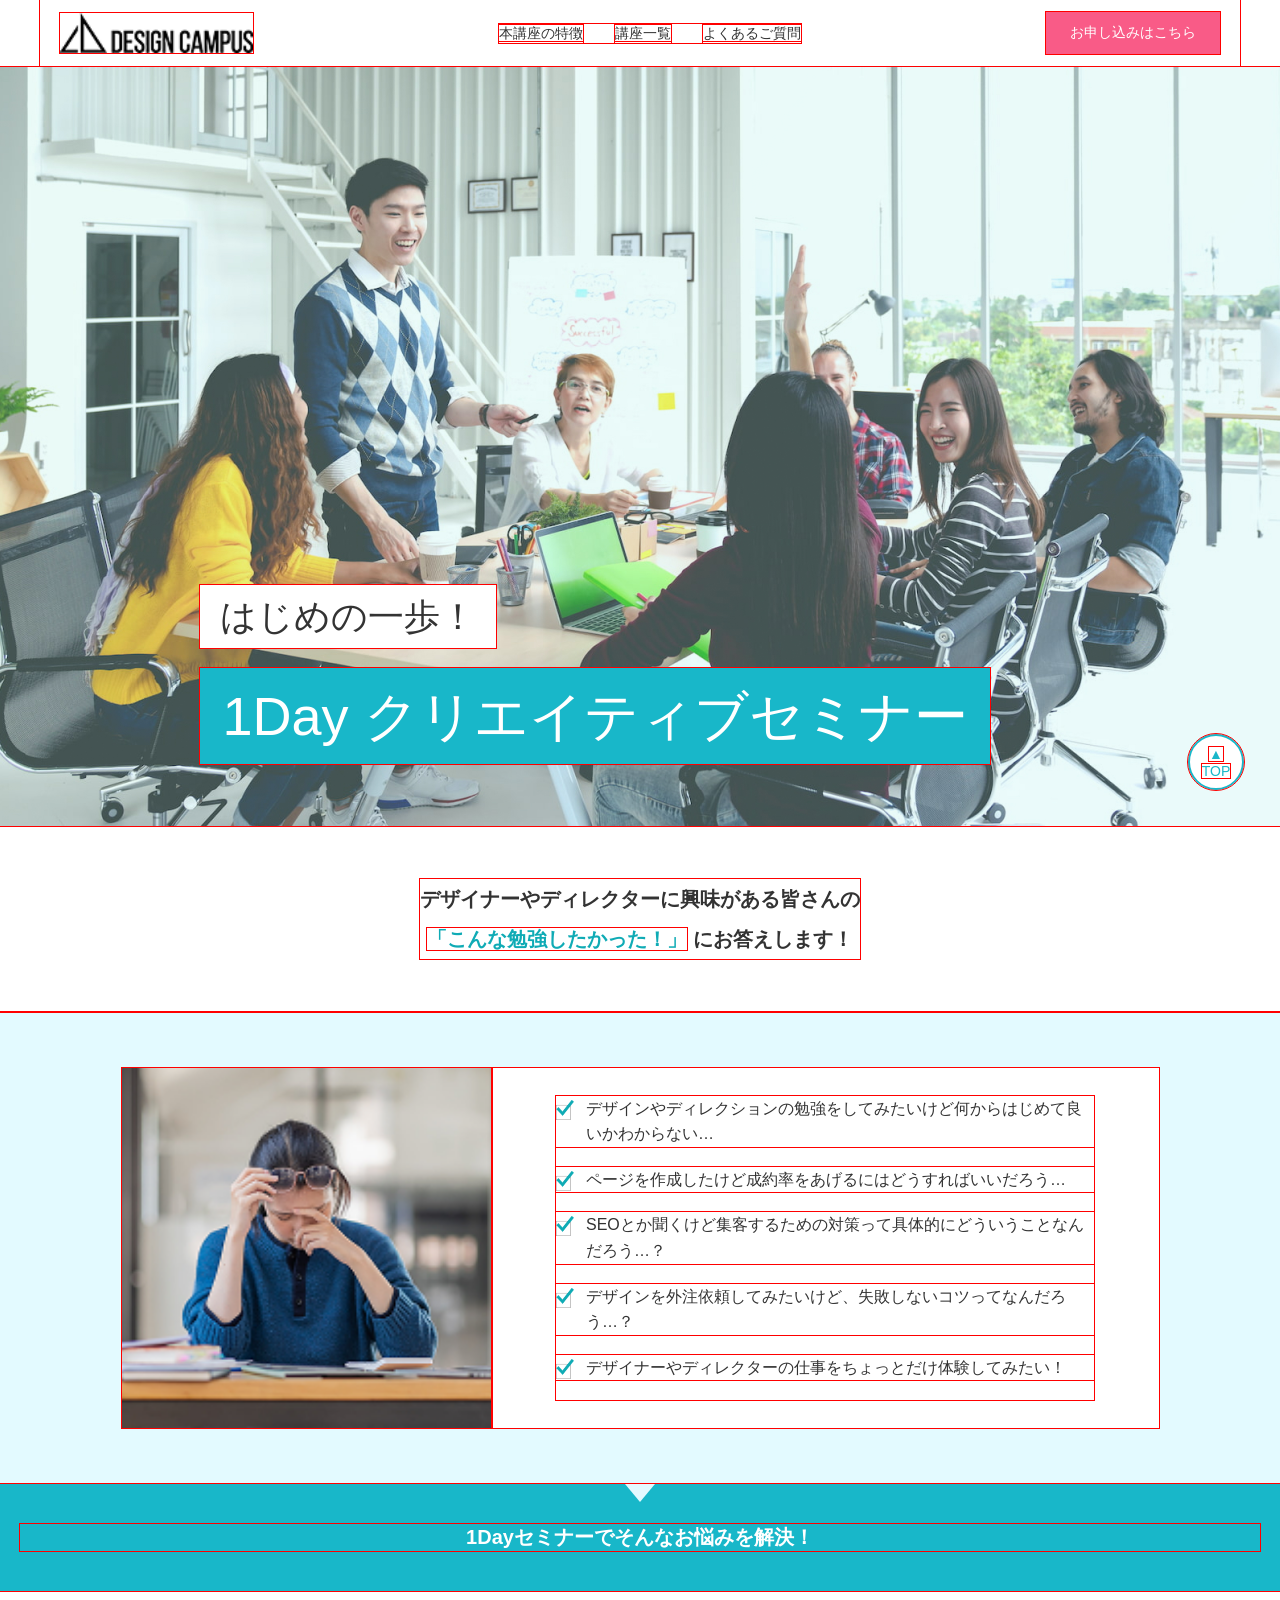
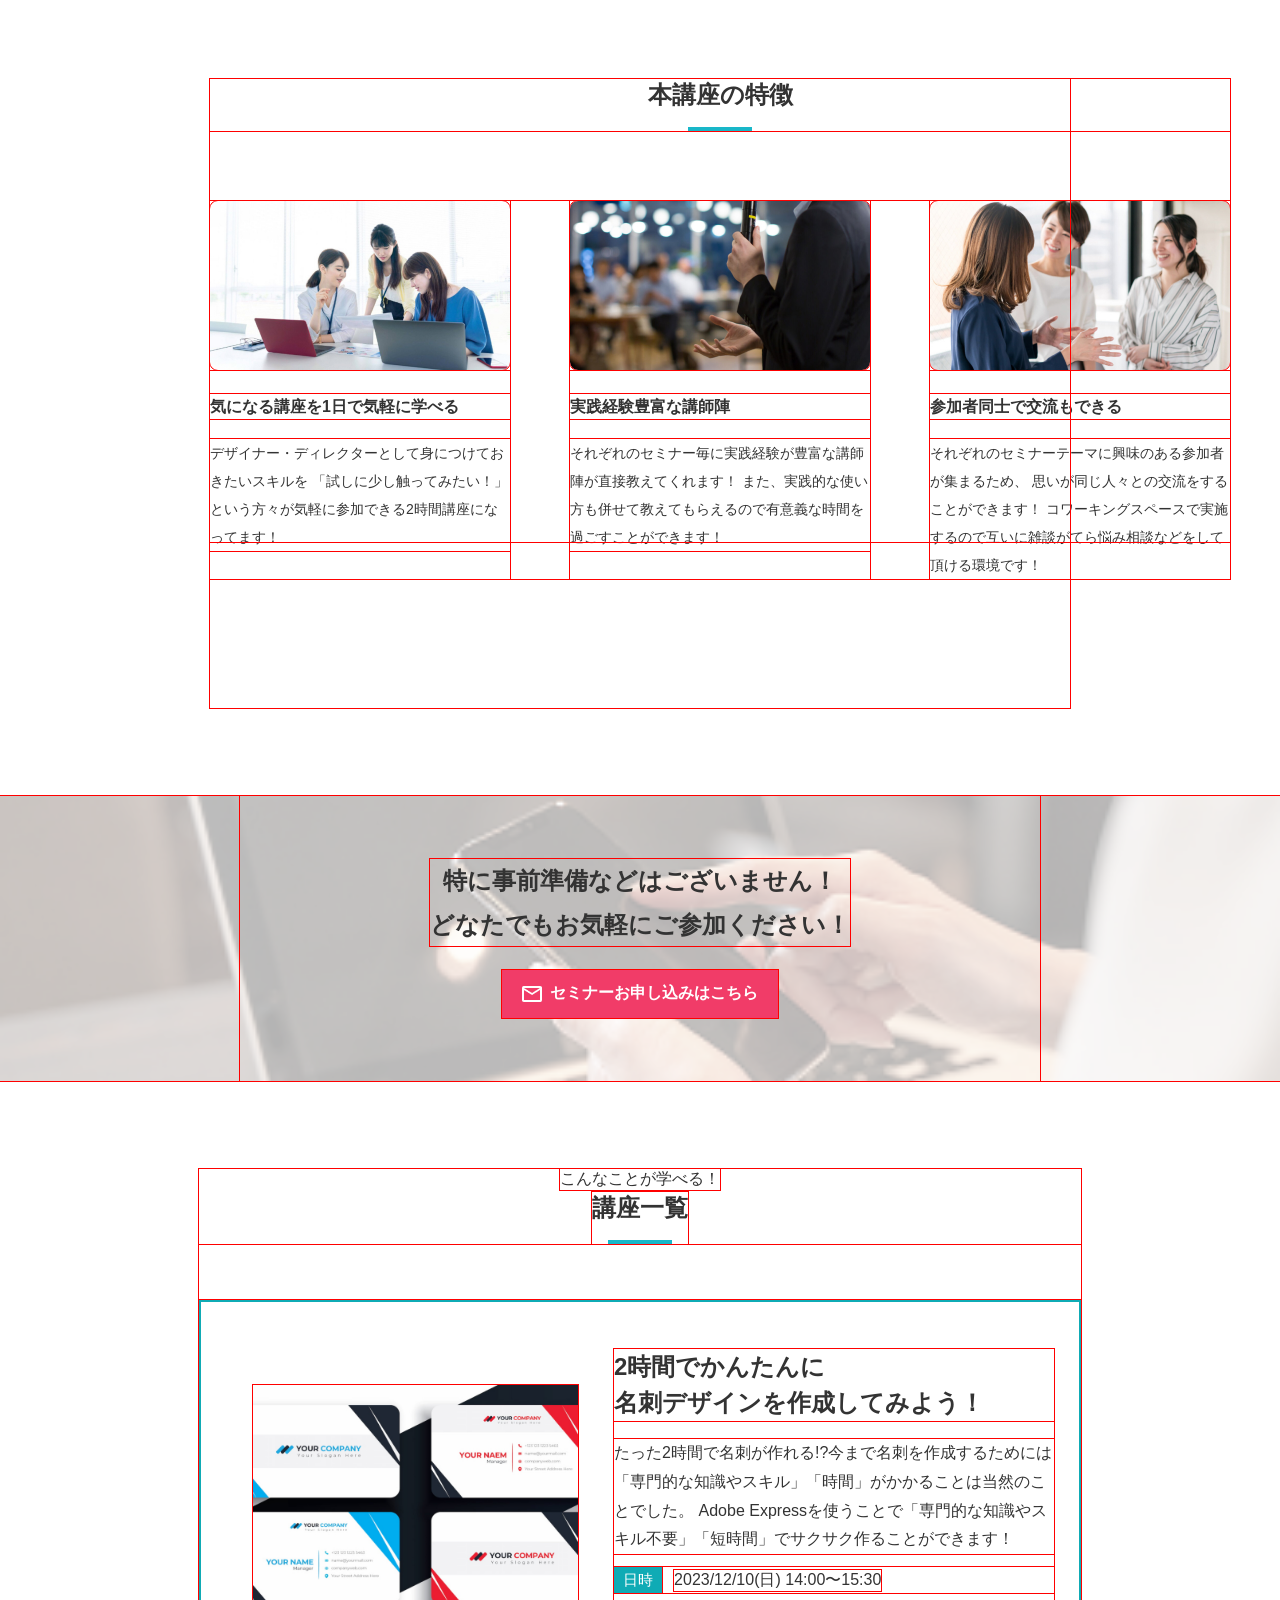
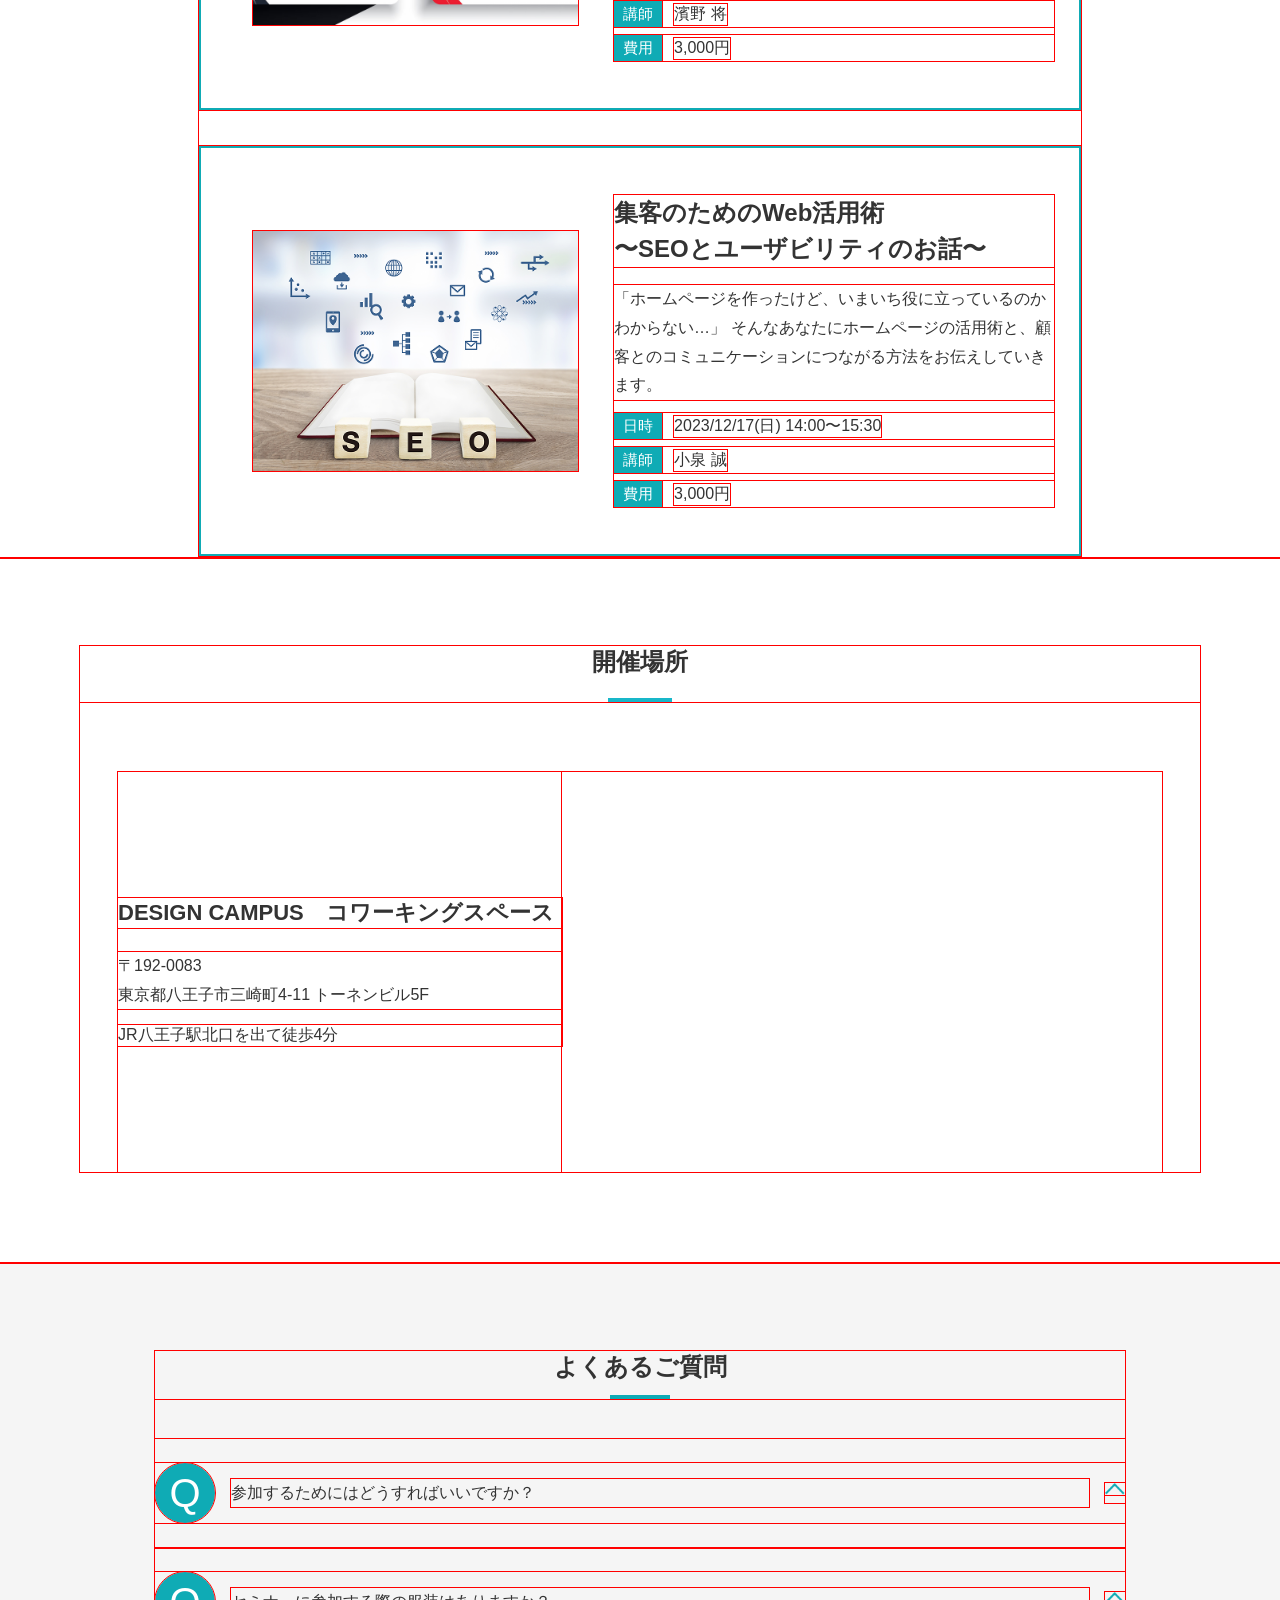
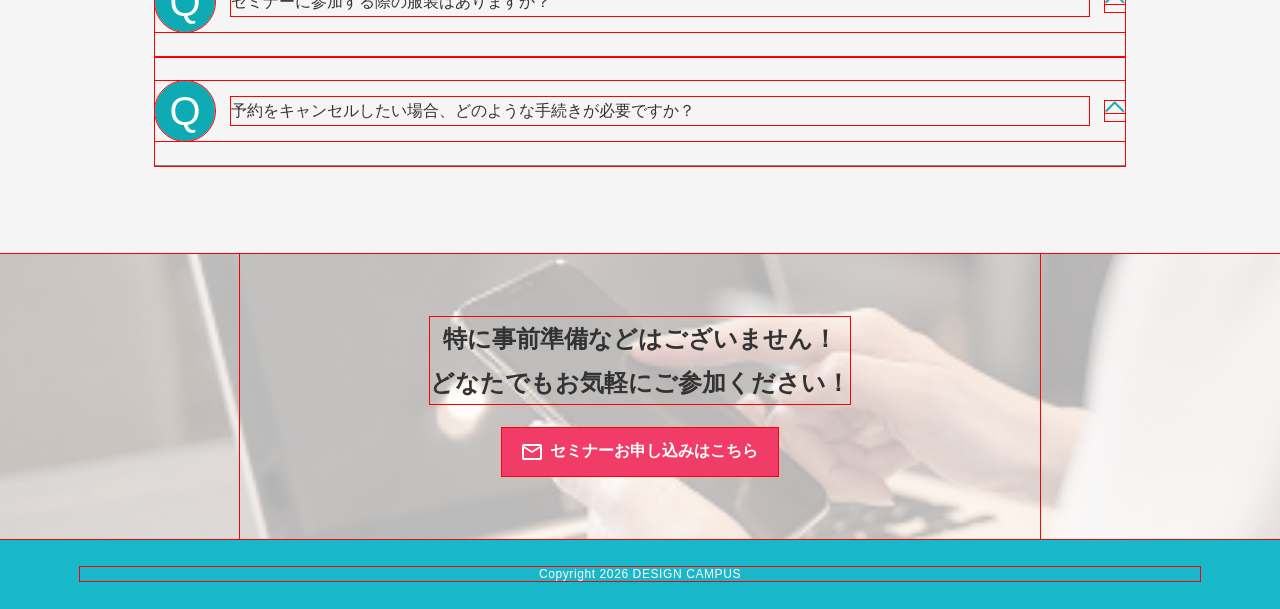
==== index.html @ e5accb18 "レスポンシブ途中まで" ====
<!DOCTYPE html>
<html lang="ja">
<head>
  <meta charset="UTF-8">
  <meta name="viewport" content="width=device-width, initial-scale=1.0">
  <title>Creative Seminar LP</title>
  <link rel="stylesheet" href="assets/css/style.css">
</head>

<body>

  <!-- =========================
    Header
  ========================= -->
  <header class="header">
    <div class="header__inner">

      <!-- ロゴ -->
      <div class="header__logo">
        <img src="assets/images/icon/icon-logo.png" alt="Design Campus">
      </div>

      <!-- ナビ -->
      <nav class="header__nav">
        <ul class="header__list">
          <li><a href="#">本講座の特徴</a></li>
          <li><a href="#">講座一覧</a></li>
          <li><a href="#">よくあるご質問</a></li>
        </ul>
      </nav>

      <!-- CTAボタン -->
      <div class="header__cta">
  <a href="contact.html" class="header__button">お申し込みはこちら</a>    </div>

    </div>
  </header>

  <!-- =========================
    Hero
  ========================= -->
  <section class="hero">
    <div class="hero__inner">
      <p class="hero__label">はじめの一歩！</p>
      <h1 class="hero__title">1Day クリエイティブセミナー</h1>
      <a href="#" class="hero__top-button">
        <span>▲</span>
        <span>TOP</span>
      </a>    
    </div>
  </section>

  <!-- =========================
    Problem
  ========================= -->
  <section class="problem">
    <div class="problem__header">
      <h2 class="problem__title">
        デザイナーやディレクターに興味がある皆さんの
        <br class="pc-only">
        <span>「こんな勉強したかった！」</span> にお答えします！
      </h2>
    </div>
    <div class="problem__body">
      <div class="problem__content">
        <div class="problem__image">
          <img src="assets/images/problem/problem.png" alt="悩んでいる女性">
        </div>
      
        <div class="problem__box">
          <ul class="problem__list">
            <li>デザインやディレクションの勉強をしてみたいけど何からはじめて良いかわからない…</li>
            <li>ページを作成したけど成約率をあげるにはどうすればいいだろう…</li>
            <li>SEOとか聞くけど集客するための対策って具体的にどういうことなんだろう…？</li>
            <li>デザインを外注依頼してみたいけど、失敗しないコツってなんだろう…？</li>
            <li>デザイナーやディレクターの仕事をちょっとだけ体験してみたい！</li>
          </ul>
        </div>
      </div>
    </div>
  </section>

  <!-- =========================
    CTA Primary
  ========================= -->
  <section class="cta-primary">
    <div class="cta-primary__inner">
      <p class="cta-primary__text">1Dayセミナーでそんなお悩みを解決！</p>
    </div>
  </section>

  <!-- =========================
    Features
  ========================= -->
  <section class="features">
    <div class="features__inner">
      <h2 class="features__title">本講座の特徴</h2>

      <div class="features__list">
        <div class="feature-card">
          <div class="feature-card__image">
            <img src="assets/images/feature/feature-1.jpg" alt="講座イメージ">
          </div>
          <h3 class="feature-card__title">気になる講座を1日で気軽に学べる</h3>
          <p class="feature-card__text">
            デザイナー・ディレクターとして身につけておきたいスキルを
            「試しに少し触ってみたい！」という方々が気軽に参加できる2時間講座になってます！
          </p>
        </div>

        <div class="feature-card">
          <div class="feature-card__image">
            <img src="assets/images/feature/feature-2.jpg" alt="講師イメージ">
          </div>
          <h3 class="feature-card__title">実践経験豊富な講師陣</h3>
          <p class="feature-card__text">
            それぞれのセミナー毎に実践経験が豊富な講師陣が直接教えてくれます！
            また、実践的な使い方も併せて教えてもらえるので有意義な時間を過ごすことができます！
          </p>
        </div>

        <div class="feature-card">
          <div class="feature-card__image">
            <img src="assets/images/feature/feature-3.jpg" alt="交流イメージ">
          </div>
          <h3 class="feature-card__title">参加者同士で交流もできる</h3>
          <p class="feature-card__text">
            それぞれのセミナーテーマに興味のある参加者が集まるため、
            思いが同じ人々との交流をすることができます！
            コワーキングスペースで実施するので互いに雑談がてら悩み相談などをして頂ける環境です！
          </p>
        </div>
      </div>
    </div>
  </section>

  <!-- =========================
    CTA Banner
  ========================= -->
  <section class="cta-banner">
    <div class="cta-banner__inner">
      <p class="cta-banner__text">
        特に事前準備などはございません！<br>
        どなたでもお気軽にご参加ください！
      </p>
      <a href="contact.html" class="cta-banner__button">セミナーお申し込みはこちら</a>
    </div>
  </section>

  <!-- =========================
    Courses
  ========================= -->

  <section class="courses">
    <div class="courses__inner">
      <div class="courses__header">
        <p class="courses__lead">こんなことが学べる！</p>
        <h2 class="courses__title">講座一覧</h2>
      </div>
      <div class="courses__list">
        <article class="course-card">
          <div class="course-card__image">
            <img src="assets/images/course/course-card-1.jpg" alt="名刺デザイン講座">
          </div>

          <div class="course-card__content">
            <h3 class="course-card__title">2時間でかんたんに<br>名刺デザインを作成してみよう！</h3>

            <p class="course-card__text">
              たった2時間で名刺が作れる!?今まで名刺を作成するためには
              「専門的な知識やスキル」「時間」がかかることは当然のことでした。
              Adobe Expressを使うことで「専門的な知識やスキル不要」「短時間」でサクサク作ることができます！
            </p>

            <dlv class="course-card__info">
              <div class="course-card__row">
                <dt>日時</dt>
                <dd>2023/12/10(日) 14:00〜15:30</dd>
              </div>
              <div class="course-card__row">
                <dt>講師</dt>
                <dd>濱野 将</dd>
              </div>
              <div class="course-card__row">
                <dt>費用</dt>
                <dd>3,000円</dd>
              </div>
            </dl>
          </div>
        </article>

        <article class="course-card">
          <div class="course-card__image">
            <img src="assets/images/course/course-card-2.jpg" alt="SEO講座">
          </div>

          <div class="course-card__content">
            <h3 class="course-card__title">集客のためのWeb活用術<br>〜SEOとユーザビリティのお話〜</h3>

            <p class="course-card__text">
              「ホームページを作ったけど、いまいち役に立っているのかわからない…」
              そんなあなたにホームページの活用術と、顧客とのコミュニケーションにつながる方法をお伝えしていきます。
            </p>

            <dl class="course-card__info">
              <div class="course-card__row">
                <dt>日時</dt>
                <dd>2023/12/17(日) 14:00〜15:30</dd>
              </div>
              <div class="course-card__row">
                <dt>講師</dt>
                <dd>小泉 誠</dd>
              </div>
              <div class="course-card__row">
                <dt>費用</dt>
                <dd>3,000円</dd>
              </div>
            </dl>
          </div>
        </article>
      </div>
    </div>
  </section>

  <!-- =========================
    Location
  ========================= -->
  <section class="location">
    <div class="location__inner">
      <h2 class="location__title">開催場所</h2>

      <div class="location__content">
        <!-- テキスト -->
        <div class="location__info">
          <h3 class="location__name">DESIGN CAMPUS　<br class="sp-only">コワーキングスペース</h3>

          <p class="location__address">
            〒192-0083<br>
            東京都八王子市三崎町4-11 トーネンビル5F
          </p>

          <p class="location__access">
            JR八王子駅北口を出て徒歩4分
          </p>
        </div>

        <!-- 地図 -->
        <div class="location__map">
          <iframe
            src="https://www.google.com/maps?q=東京都八王子市三崎町4-11&output=embed"
            width="600"
            height="450"
            style="border:0;"
            allowfullscreen=""
            loading="lazy"
            referrerpolicy="no-referrer-when-downgrade">
          </iframe>
        </div>
      </div>
    </div>
  </section>

  <!-- =========================
    FAQ
  ========================= -->
  <section class="faq">
    <div class="faq__inner">
      <h2 class="faq__title">よくあるご質問</h2>

        <div class="faq-item">
          <button class="faq-item__question">
            <div class="faq-item__icon faq-item__icon--q">Q</div>
            <p class="faq-item__text">参加するためにはどうすればいいですか？</p>
            <span class="faq-item__arrow">
              <img src="assets/images/icon/icon-arrow.png" alt="">
            </span>
          </button>

          <div class="faq-item__answer">
            <div class="faq-item__icon faq-item__icon--a">
              <span>A</span>
            </div>
            <p class="faq-item__text">セミナーに参加希望の方は、オンラインフォームからお申し込みください。</p>
          </div>
        </div>

        <div  class="faq-item">
          <button class="faq-item__question">
            <div class="faq-item__icon faq-item__icon--q">Q</div>
            <p class="faq-item__text">セミナーに参加する際の服装はありますか？</p>
            <span class="faq-item__arrow">
              <img src="assets/images/icon/icon-arrow.png" alt="">
            </span>
          </button>
          <div class="faq-item__answer">
            <div class="faq-item__icon faq-item__icon--a">
              <span>A</span>
            </div>
            <p class="faq-item__text">
              カジュアルな服装で構いません。<br>
              ただし、セミナー会場が冷房で冷えることがあるため、軽く羽織るものを持参することをおすすめします。
            </p>
          </div>
        </div >

        <div  class="faq-item">
          <button class="faq-item__question">
            <div class="faq-item__icon faq-item__icon--q">Q</div>
            <p class="faq-item__text">予約をキャンセルしたい場合、どのような手続きが必要ですか？</p>
            <span class="faq-item__arrow">
              <img src="assets/images/icon/icon-arrow.png" alt="">
            </span>
          </button>
          <div class="faq-item__answer">
            <div class="faq-item__icon faq-item__icon--a">
              <span>A</span>
            </div>
            <p class="faq-item__text">
              キャンセルの場合、開催前日までにメールでinfo@example.comまでご連絡ください。<br>
              当日のキャンセルについてはキャンセル料が発生しますのでご注意ください。
            </p>
          </div>
        </div>
      </div>
    </div>
  </section>

  <!-- =========================
    CTA Banner
  ========================= -->
  <section class="cta-banner">
    <div class="cta-banner__inner">
      <p class="cta-banner__text">
        特に事前準備などはございません！<br>
        どなたでもお気軽にご参加ください！
      </p>
      <a href="contact.html" class="cta-banner__button">セミナーお申し込みはこちら</a>
    </div>
  </section>

    <!-- =========================
    Footer
  ========================= -->
  <footer class="footer">
    <div class="footer__inner">
      <p class="footer__copy">Copyright 2026 DESIGN CAMPUS</p>
    </div>
  </footer>

  <script src="assets/js/main.js"></script>     
</body>
</html>
---- assets/css/style.css ----
* {
  outline: 1px solid red;
}

/* =========================
   Reset / Base
========================= */
* {
  margin: 0;
  padding: 0;
  box-sizing: border-box;
}

body {
  font-family: sans-serif;
  color: #333;
}

img {
  display: block;
  max-width: 100%;
}

a {
  text-decoration: none;
}

/* =========================
   Header
========================= */
.header {
  background: #fff;
  border-bottom: 1px solid #ddd;
}

.header__inner {
  max-width: 1200px;
  margin: 0 auto;
  padding: 12px 20px;
  display: flex;
  align-items: center;
  justify-content: space-between;
}

.header__logo img {
  height: 40px;
}

.header__list {
  display: flex;
  list-style: none;
  gap: 32px;
}

.header__list a {
  color: #333;
  font-size: 14px;
}

.header__button {
  display: inline-block;
  background: #f95b87;
  color: #fff;
  padding: 12px 24px;
  font-size: 14px;
}

/* =========================
   Hero
========================= */
.hero {
  height: 759px;
  background-image: url("../images/hero/hero-main-pc.jpg");
  background-size: cover;
  background-position: center;
  position: relative;
}

.hero__inner {
  height: 100%;
  max-width: 1440px;
  margin: 0 auto;
  padding: 518px 200px 80px;
  position: relative;
  display: flex;
  flex-direction: column;
  align-items: flex-start;
  
}

.hero__label {
  width: 296px;
  line-height: 63px; 
  margin-bottom: 20px;

  display: flex;
  align-items: center;
  justify-content: center;

  background: #fff;
  color: #333;
  font-size: 36px;
}

.hero__title {
  width: 790px;
  line-height: 96px; 

  display: flex;
  align-items: center;
  justify-content: center;

  background: #18b7c9;
  color: #fff;
  font-size: 54px;
  font-weight: 400;
}

.hero__top-button {
  position: fixed;
  bottom: 110px;  
  right: 36px;    
  width: 56px;
  height: 56px;
  border: 2px solid #18b7c9;
  border-radius: 50%;
  color: #18b7c9;
  font-size: 14px;

  display: flex;
  align-items: center;
  justify-content: center;
  flex-direction: column;

  background: #fff;
  z-index: 999;

  line-height: 1;
  gap: 3px; 
}

@media (max-width: 768px) {

  .hero {
    height: 700px;
    background-image: url("../images/hero/hero-main-sv.jpg");
  }

  .hero__inner {
    padding: 518px 20px 80px;;
  }

  .hero__label {
    width: auto;
    font-size: 28px;
    line-height: 1.4;
    padding: 8px 16px;
    margin-bottom: 12px;
  }

  .hero__title {
    width: auto;
    font-size: 22px;
    line-height: 1.4;
    padding: 12px 16px;
  }

  .hero__top-button {
    width: 44px;
    height: 44px;
    font-size: 12px;
    bottom: 20px;
    right: 16px;
  }
}

/* =========================
    Problem
========================= */

/* タイトル */
.problem__header {
  background: #ffffff;
  text-align: center;
  height: 186px;
  display: flex;
  align-items: center;  
  justify-content: center;
}

.problem__title {
  font-size: 20px;   
  color: #333;      
  text-align: center;
  line-height: 2;
}

.problem__title span {
  color: #0FABB5;   
}

/* 横並びエリア */
.problem__body{
  background: #e3faff;
  height: 472px;
  display: flex;
  align-items: center; 
}

.problem__content {
  background: #fff;
  width: 1037px;
  height: 360px;
  margin: auto;
  display: flex;
}

/* 左：画像 */
.problem__image {
  width: 370px;
  height: 100%;
}

.problem__image img {
  height: 100%;
  object-fit: cover; 
  display: block;
}

/* 右：ボックス */
.problem__box {
  flex: 1;
  height: 100%;  
  display: flex;
  align-items: center;  
  justify-content: center;
}

/* リスト */
.problem__list {
  list-style: none;
  padding: 0;
  margin: 0;
  width: 538px;
}

.problem__list li {
  margin-bottom: 20px;
  padding-left: 30px;
  position: relative;
  line-height: 1.6;
  font-size: 16px;
}

.problem__list li::before {
  content: "";
  position: absolute;
  left: 0;
  top: 4px;

  width: 20px;
  height: 20px;

  background-image: url("../images/icon/icon-check.png");
  background-size: contain;
  background-repeat: no-repeat;
}

@media (max-width: 768px) {

  /* 上のタイトル */
  .problem__header {
    height: auto;
    padding: 40px 50px;
  }

  .problem__title {
    font-size: 16px;
    line-height: 1.6;
  }

  .pc-only {
    display: none;
  }
  
  /* 下のエリア */
  .problem__body {
    height: auto;
    padding: 30px 20px;
  }

  .problem__content {
    width: 100%; 
    height: auto;
    flex-direction: column; 
  }

  /* 画像 */
  .problem__image {
    width: 100%;
    height: 200px;
  }

  .problem__image img {
    width: 100%;
    height: 100%;
  }

  /* リスト */
  .problem__box {
    padding: 24px 16px;
  }

  .problem__list {
    width: 100%;
  }

  .problem__list li {
    font-size: 14px;
    margin-bottom: 24px;
    line-height: 1.4; 
  }

}

/*-- =========================
    CTA Primary
========================= -*/

/* ===== CTA ===== */
.cta-primary {
  background: #18b7c9;
  padding: 40px 20px;
  position: relative;
  text-align: center;
}

/* テキスト */
.cta-primary__text {
  color: #fff;
  font-size: 20px;
  font-weight: bold;
  margin: 0;
}

.cta-primary::before {
  content: "";
  position: absolute;
  top: 0px;
  transform: translateX(-50%);

  border-left: 15px solid transparent;
  border-right: 15px solid transparent;
  border-top: 18px solid #E3FAFF; 
}



/* =========================
   Features
========================= */
.features {
  background: #fff;
  height: 629px;
  margin: 88px 210px ;
}

.features__inner {
  width: 1020px;
  height: 463px;
  margin: 0 auto;
}

.features__title {
  position: relative;
  text-align: center;
  font-size: 24px;
  font-weight: 700;
  color: #333;
  margin-bottom: 70px;
  padding-bottom: 20px;
}

.features__title::after {
  content: "";
  position: absolute;
  left: 50%;
  bottom: 0;
  transform: translateX(-50%);
  width: 64px;
  height: 4px;
  background: #18b7c9;
}

.features__list {
  display: flex;
  justify-content: space-between;
  gap: 60px;
}

.feature-card {
  flex: 1;
}

.feature-card__image {
  margin-bottom: 24px;
}

.feature-card__image img {
  width: 100%;
  aspect-ratio: 320 / 180;
  object-fit: cover;
  border-radius: 8px;
}

.feature-card__title {
  font-size: 16px;
  font-weight: 700;
  line-height: 1.6;
  color: #333;
  margin-bottom: 20px;
}

.feature-card__text {
  font-size: 14px;
  line-height: 2;
  color: #333;
}

@media (max-width: 768px) {

  .features {
    height: auto;        /* ← SPだけ解除 */
    margin: 60px 16px;   /* ← 横余白を現実的に */
  }

  .features__inner {
    width: 100%;
    height: auto;
  }

  .features__list {
    flex-direction: column;
    gap: 24px;
  }

}


/* =========================
   CTA Banner
========================= */
.cta-banner {
  position: relative;
  background-image: url("../images/cta/cta-bg.png");
  background-size: cover;
  background-position: center;
  height: 285px;
  
}

/* 半透明オーバーレイ */
.cta-banner::before {
  content: "";
  position: absolute;
  inset: 0;
  background: rgba(255, 255, 255, 0.7);
}

/* 中身 */
.cta-banner__inner {
  display: flex;
  flex-direction: column;

  align-items: center;
  justify-content: center;

  position: relative; 
  max-width: 800px;
  height: 100%;
  margin: 0 auto;
  text-align: center;
  gap: 24px;
}

/* テキスト */
.cta-banner__text {
  font-size: 24px;
  font-weight: 700;
  line-height: 1.8;
  color: #333;
}

.cta-banner__button {
  display: inline-flex;
  align-items: center;
  justify-content: center;
  gap: 8px;

  background: #F13C68;
  color: #fff;
  width: 276px;
  height: 48px;
  text-decoration: none;
  font-weight: bold;
  font-size: 16px;
}

/* アイコン */
.cta-banner__button::before {
  content: "";
  width: 20px;
  height: 16px;

  background-image: url("../images/icon/icon-email.png");
  background-size: contain;
  background-repeat: no-repeat;
}

@media screen and (max-width: 768px) {

  .cta-banner__inner {

  }

  .cta-banner__text {
    font-size: 16px;
  }

  .cta-banner__button {
    height: 64px;
    font-size: 16px;
  }
}

/* =========================
   Courses
========================= */
.courses {
  background: #fff;
  padding: 88px 199px 0px;
  height: 1077px;
  overflow: hidden;
}

.courses__inner {
  max-width: 1120px;
  margin: 0 auto;
}

.courses__header {
  height: 75px; /* ←好きな高さに調整 */
  display: flex;
  flex-direction: column;
  justify-content: center; /* 縦中央 */
  align-items: center;     /* 横中央（不要なら消してOK） */
  text-align: center;
  margin-bottom: 56px;
}

.courses__lead {
  text-align: center;
  font-size: 16px;
  color: #333;
  margin-bottom: 2px;
}

.courses__title {
  position: relative;
  text-align: center;
  font-size: 24px;
  font-weight: 700;
  color: #333;
  padding-bottom: 20px;
}

.courses__title::after {
  content: "";
  position: absolute;
  left: 50%;
  bottom: 0;
  transform: translateX(-50%);
  width: 64px;
  height: 4px;
  background: #18b7c9;
}

.courses__list {
  display: flex;
  flex-direction: column;
  gap: 36px;

}

.course-card {
  width: 100%;
  height: 410px;
  border: 2px solid #0FABB5;
  padding: 46px 52px;
  display: flex;
  align-items: center;
  gap: 36px;
  background: #fff;
}

.course-card__image {
  flex: 0 0 42%;
  width: 408px;
}

.course-card__image img {
  width: 100%;
  height: auto;
  display: block;
}

.course-card__content {
  flex: 1;
}

.course-card__title {
  font-size: 24px;
  font-weight: 700;
  line-height: 1.5;
  color: #333;
  margin-bottom: 18px;
}

.course-card__text {
  font-size: 16px;
  line-height: 1.8;
  color: #333;
  margin-bottom: 13px;
  width: 440px;
}

.course-card__info {
  display: flex;
  flex-direction: column;
  gap: 8px;
}

.course-card__row {
  display: flex;
  align-items: center;
  gap: 12px;
}

.course-card__row dt {
  background: #0FABB5;
  color: #fff;
  width: 48px;
  height: 26px;
  font-size: 15px;

  min-width: 48px;
  text-align: center;
  display: flex;
  align-items: center;
  justify-content: center;
}

.course-card__row dd {
  font-size: 16px;
  color: #333;
}

/* =========================
   Responsive
========================= */
@media screen and (max-width: 768px) {
  .courses {
    padding: 70px 16px 80px;
    height: auto;
  }

  .courses__lead {
    font-size: 16px;
  }

  .courses__title {
    font-size: 30px;
    margin-bottom: 50px;
  }

  .course-card {
    flex-direction: column;
    align-items: flex-start;
    padding: 24px;
    gap: 24px;
    height: auto;
  }

  .course-card__image {
    flex: none;
    width: 100%;
    max-width: none;
  }

  .course-card__content {
    width: 100%;
    overflow: hidden;
  }

  .course-card__title {
    font-size: 18px;
  }

  .course-card__text {
    font-size: 14px;
    line-height: 1.9;
    overflow-wrap: break-word;
    width: 100%;
  }

  .course-card__row {
    align-items: flex-start;
    flex-wrap: wrap;
  }

  .course-card__row dd {
    font-size: 15px;
  }
}

/* =========================
   Location
========================= */
.location {
  background: #fff;
  height: 705px;
  padding: 88px 20px;
}

.location__inner {
  max-width: 1120px;
  margin: 0 auto;
}

.location__title {
  position: relative;
  text-align: center;
  font-size: 24px;
  font-weight: 700;
  margin-bottom: 70px;
  padding-bottom: 24px;
}

.location__title::after {
  content: "";
  position: absolute;
  left: 50%;
  bottom: 0;
  transform: translateX(-50%);
  width: 64px;
  height: 4px;
  background: #18b7c9;
}

.location__content {
  display: flex;
  align-items: center;
  justify-content: space-between;
  margin: 0 auto;
  width: 1044px;
}

/* テキスト */
.location__info {
  flex: 1;
}

.location__name {
  font-size: 22px;
  font-weight: 700;
  margin-bottom: 24px;
}

.location__address {
  font-size: 16px;
  line-height: 1.8;
  margin-bottom: 16px;
}

.location__access {
  font-size: 16px;
}

/* 地図 */
.location__map {
  flex: 1;
}

.location__map iframe {
  width: 600px;
  height: 400px;
  display: block;
  border: 0;
}

.sp-only {
  display: none;
}

@media (max-width: 768px) {

  .location {
    height: auto;          /* ← 高さ解除 */
    padding: 60px 0px;
  }

  .location__content {
    flex-direction: column; /* ← 横→縦 */
    width: 100%;            /* ← 固定幅解除 */
    gap: 32px;
    flex-direction: column-reverse;
  }

  .location__info {
    width: 90%;
  }

  .location__name {
    font-size: 18px;
  }

  .location__address,
  .location__access {
    font-size: 16px;
  }

   .location__map {
    width: 100vw;               /* ← 画面幅 */
    margin-left: calc(50% - 50vw); /* ← 中央突破 */
  }

  .location__map iframe {
    width: 100%;
    aspect-ratio: 1 / 1; /* ← これがポイント */
    height: auto;        /* ← 固定高さ解除 */
  }

  .sp-only {
    display: inline;
  }
}


/* =========================
   FAQ
========================= */
.faq {
  background: #f5f5f5;
  padding: 88px 20px;
}

.faq__inner {
  max-width: 970px;
  margin: 0 auto;
}

/* タイトル */
.faq__title {
  text-align: center;
  font-size: 24px;
  font-weight: bold;
  margin-bottom: 40px;
  position: relative;
}

.faq__title::after {
  content: "";
  display: block;
  width: 60px;
  height: 4px;
  background: #0FABB5;
  margin: 12px auto 0;
}

/* リスト */
.faq__list {
  border-top: 1px solid #ccc;
}

/* アイテム */
.faq-item {
  border-bottom: 1px solid #878787;
  padding: 24px 0;
}

/* 質問 */
.faq-item__question {
  display: flex;
  align-items: center;
  gap: 16px;
  width: 100%;
  background: none;
  border: none;
  cursor: pointer;
  text-align: left;
}

/* アイコン */
.faq-item__icon {
  width: 60px;
  height: 60px;
  border-radius: 50%;
  font-size: 40px;

  display: flex;
  align-items: center;
  justify-content: center;

  flex-shrink: 0;
  
}

.faq-item__icon--q {
  background: #0FABB5;
  color: #fff;
}

.faq-item__icon--a {
  border: 2px solid #0FABB5;
  color: #0FABB5;
  background: #fff;
}

.faq-item__icon span {
  display: inline-block;
  transform: translateY(-3px); 
}

/* テキスト */
.faq-item__text {
  flex: 1;
  font-size: 16px;
  line-height: 1.8;
  color: #333;
}

/* 矢印 */
.faq-item__arrow {
  width: 20px;
  height: 20px;
  margin-left: auto;
  transition: transform 0.3s;
}

.faq-item__arrow img {
  width: 100%;
}

/* 回転 */
.faq-item.open .faq-item__arrow {
  transform: rotate(180deg);
}

/* 回答 */
.faq-item__answer {
  display: none;
  margin-top: 16px;

  display: none;
}

.faq-item.open .faq-item__answer {
  display: flex;
  gap: 16px;
  margin-top: 16px;
}

@media screen and (max-width: 768px) {
  .faq {
    padding: 70px 16px 80px;
  }

  .faq__title {
    font-size: 30px;
    margin-bottom: 50px;
  }

  .faq-item {
    padding: 22px 0;
  }

  .faq-item__question {
    gap: 16px;
  }
  
  .faq-item__answer{
    gap: 16px;
    width: 92%;
  }

  .faq-item__icon {
    width: 40px;
    height: 40px;
    font-size: 22px;
  }

  .faq-item__text {
    font-size: 16px;
    line-height: 1.8;

  }

  .faq-item__arrow {
    font-size: 22px;
    margin-top: 6px;
  }
}

/* =========================
   Footer
========================= */
.footer {
  background: #18b7c9;
  padding: 28px 20px;
}

.footer__inner {
  max-width: 1120px;
  margin: 0 auto;
  text-align: center;
}

.footer__copy {
  color: #fff;
  font-size: 12px;
  letter-spacing: 0.05em;
}


/* =========================
   Contact
========================= */
.contact {
  background: #fff;
  padding: 80px 20px 120px;
}

.contact__inner {
  max-width: 720px;
  margin: 0 auto;
}

.contact__title {
  text-align: center;
  font-size: 24px;
  font-weight: 700;
  color: #18b7c9;
  margin-bottom: 48px;
}

.contact-form__group + .contact-form__group {
  margin-top: 28px;
}

.contact-form__label {
  display: block;
  font-size: 14px;
  font-weight: 700;
  margin-bottom: 10px;
  color: #333;
}

.contact-form__required {
  display: inline-block;
  margin-left: 8px;
  padding: 2px 8px;
  font-size: 12px;
  color: #fff;
  background: #18b7c9;
  border-radius: 2px;
}

.contact-form__input {
  width: 100%;
  height: 42px;
  padding: 0 12px;
  border: 1px solid #d9d9d9;
  font-size: 14px;
  outline: none;
}

.contact-form__input:focus {
  border-color: #18b7c9;
}

.contact-form__note {
  font-size: 12px;
  line-height: 1.8;
  color: #666;
  margin-bottom: 14px;
}

.contact-form__check {
  display: flex;
  align-items: flex-start;
  gap: 10px;
  font-size: 14px;
  line-height: 1.8;
  color: #333;
}

.contact-form__check + .contact-form__check {
  margin-top: 8px;
}

.contact-form__actions {
  text-align: center;
  margin-top: 40px;
}

.contact-form__submit {
  display: inline-block;
  min-width: 140px;
  padding: 12px 32px;
  background: #f95b87;
  color: #fff;
  font-size: 14px;
  text-align: center;
  border-radius: 2px;
}

.contact-form__submit:hover {
  opacity: 0.85;
}

/* =========================
   Thanks
========================= */
.thanks {
  background: #fff;
  padding: 120px 20px 160px;
}

.thanks__inner {
  max-width: 720px;
  margin: 0 auto;
  text-align: center;
}

.thanks__message {
  font-size: 24px;
  color: #18b7c9;
  margin-bottom: 40px;
}

.thanks__button {
  display: inline-block;
  padding: 12px 28px;
  border: 1px solid #18b7c9;
  color: #18b7c9;
  font-size: 14px;
  background: #fff;
}

.thanks__button:hover {
  background: #18b7c9;
  color: #fff;
}

/* =========================
   Responsive
========================= */
@media screen and (max-width: 768px) {
  .contact {
    padding: 60px 16px 80px;
  }

  .contact__title {
    font-size: 20px;
    margin-bottom: 36px;
  }

  .contact-form__input {
    height: 40px;
    font-size: 14px;
  }

  .thanks {
    padding: 90px 16px 120px;
  }

  .thanks__message {
    font-size: 20px;
    line-height: 1.8;
  }
}

/* エラー */
.error-message {
  color: red;
  font-size: 12px;
  margin-top: 6px;
}

.contact-form__input.error {
  border: 1px solid red;
}
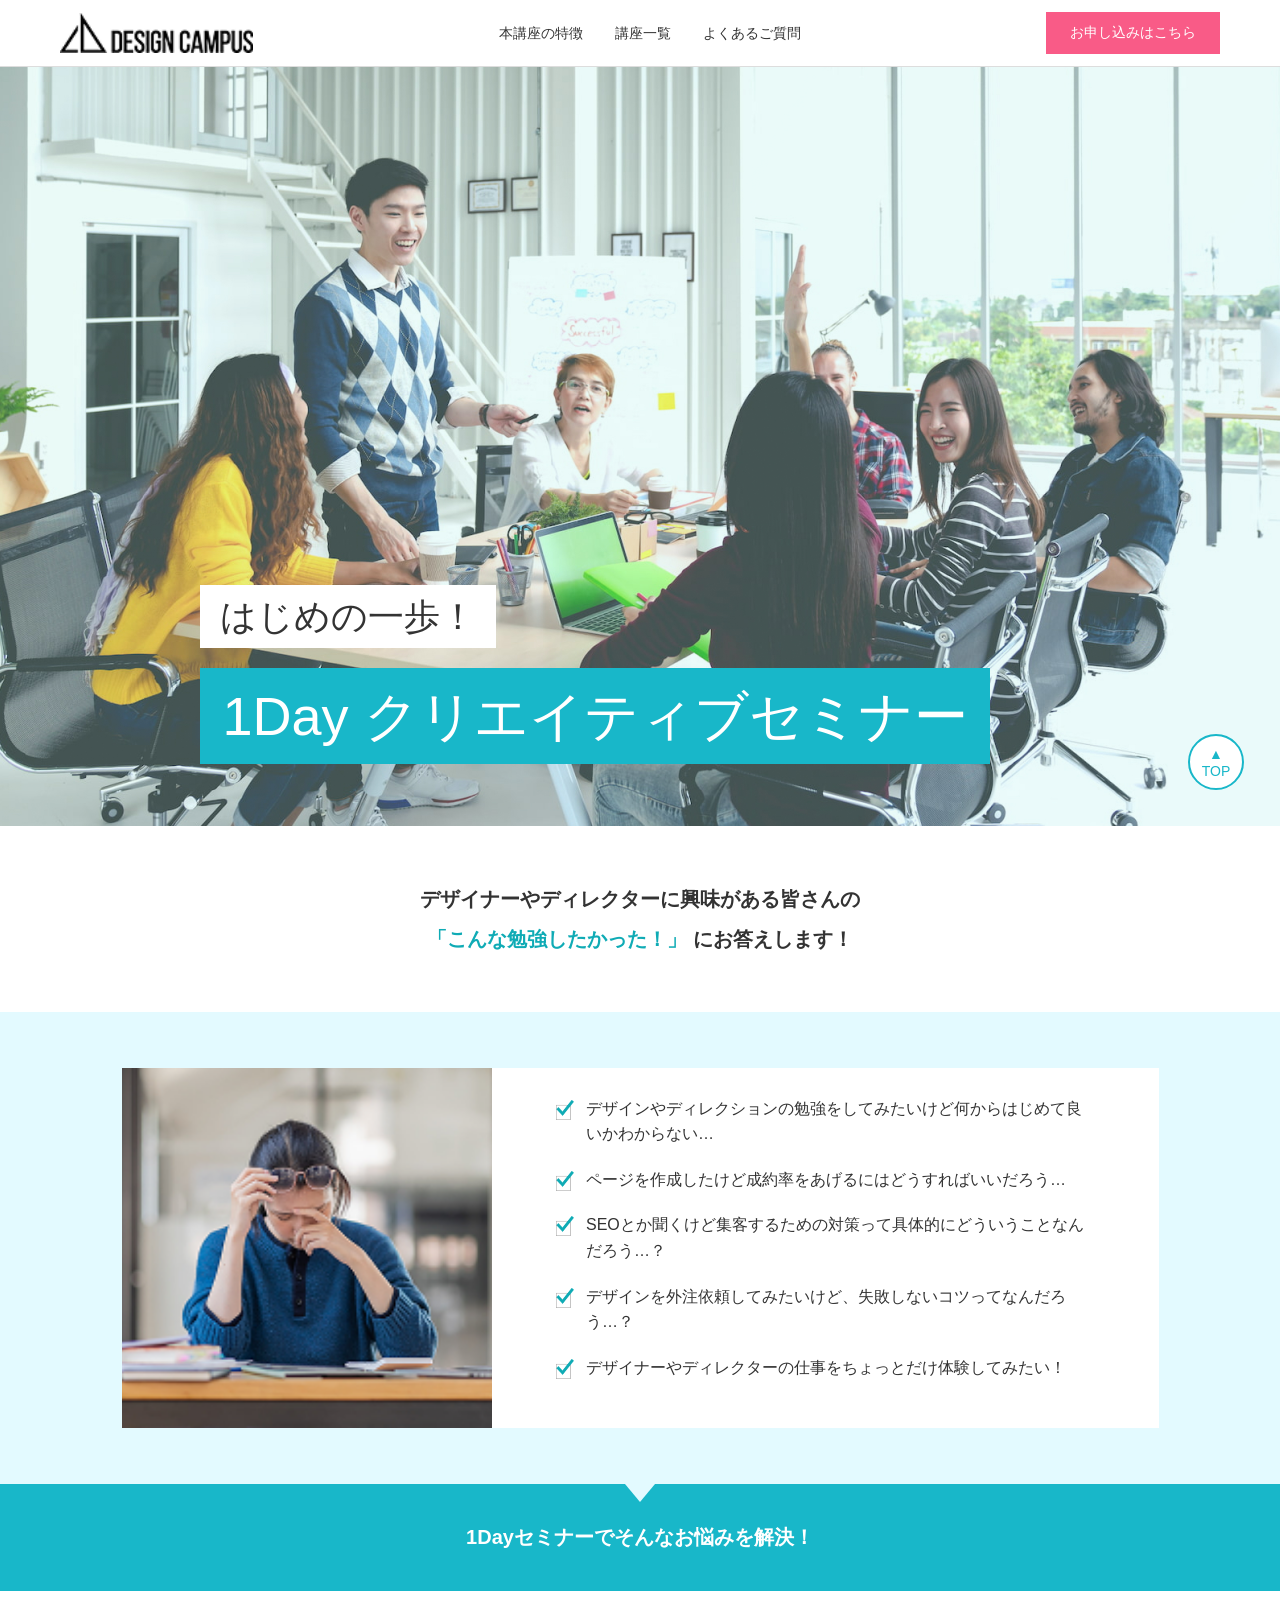
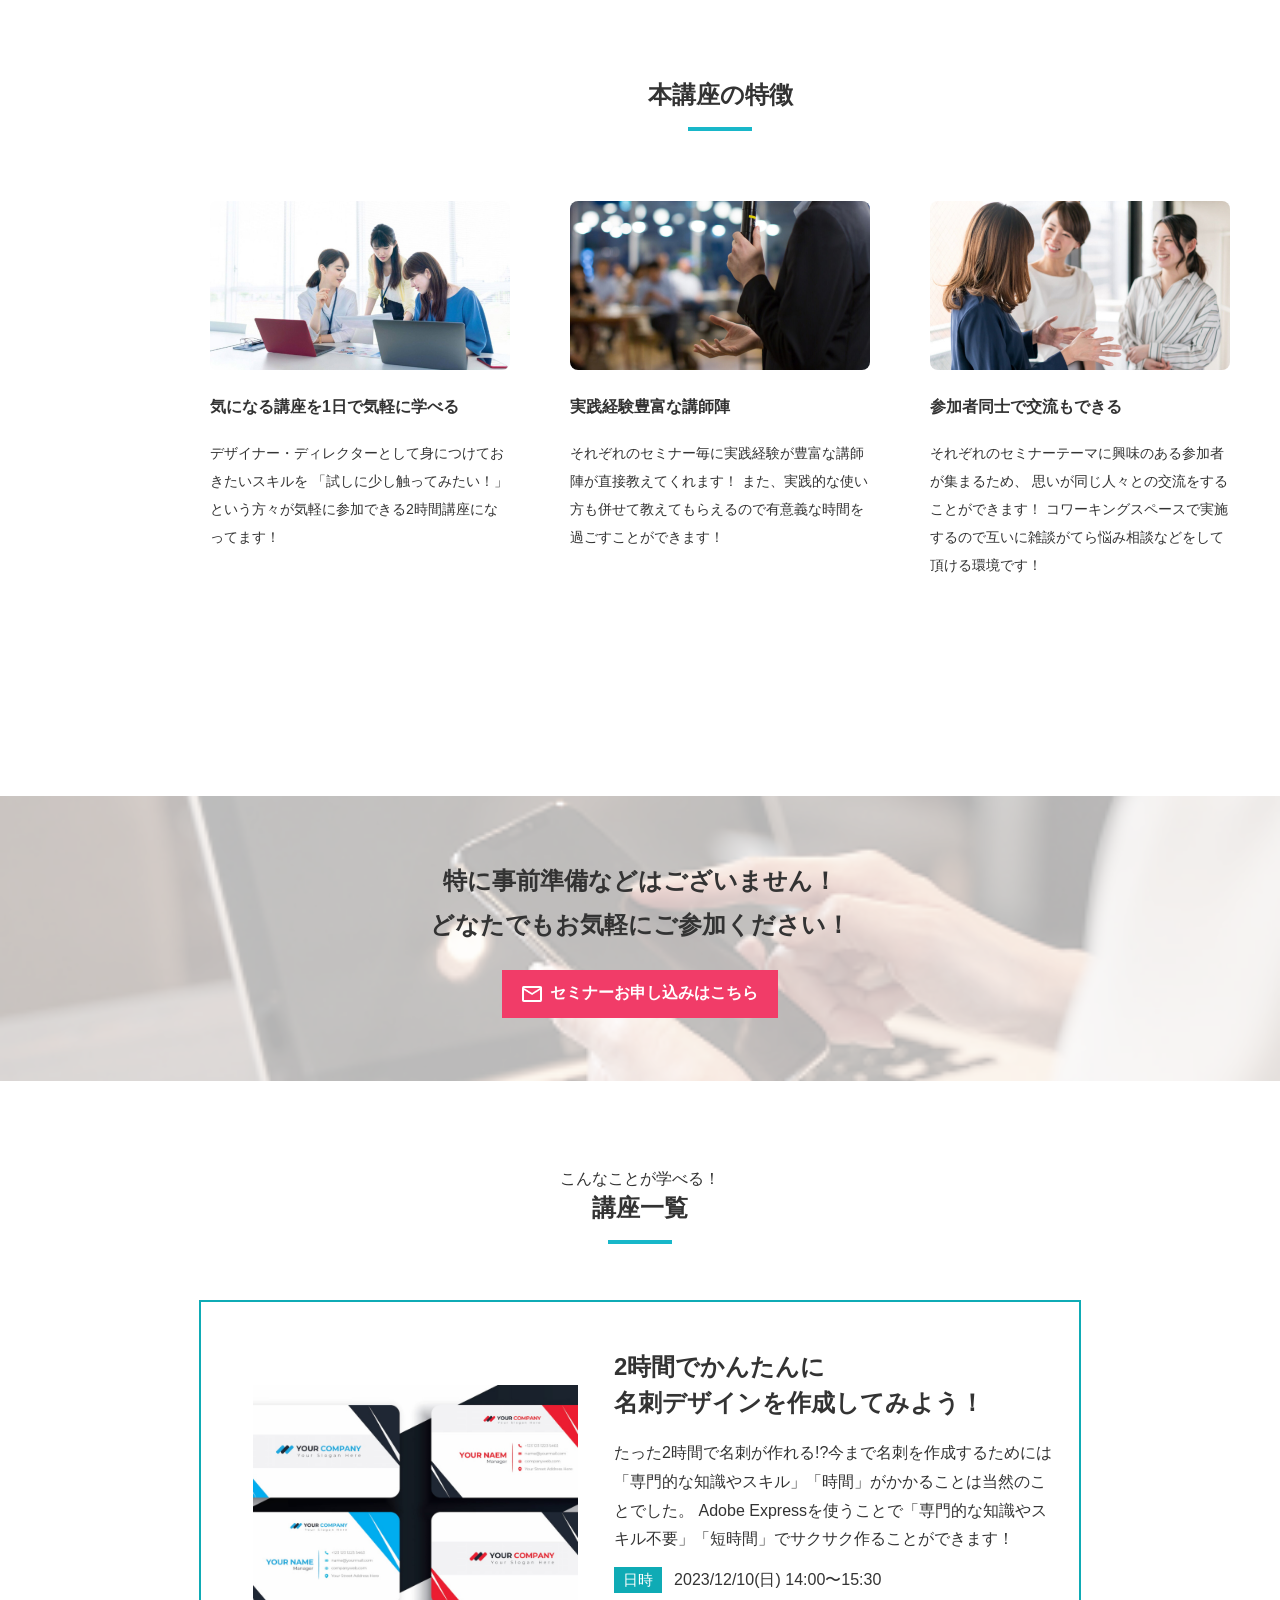
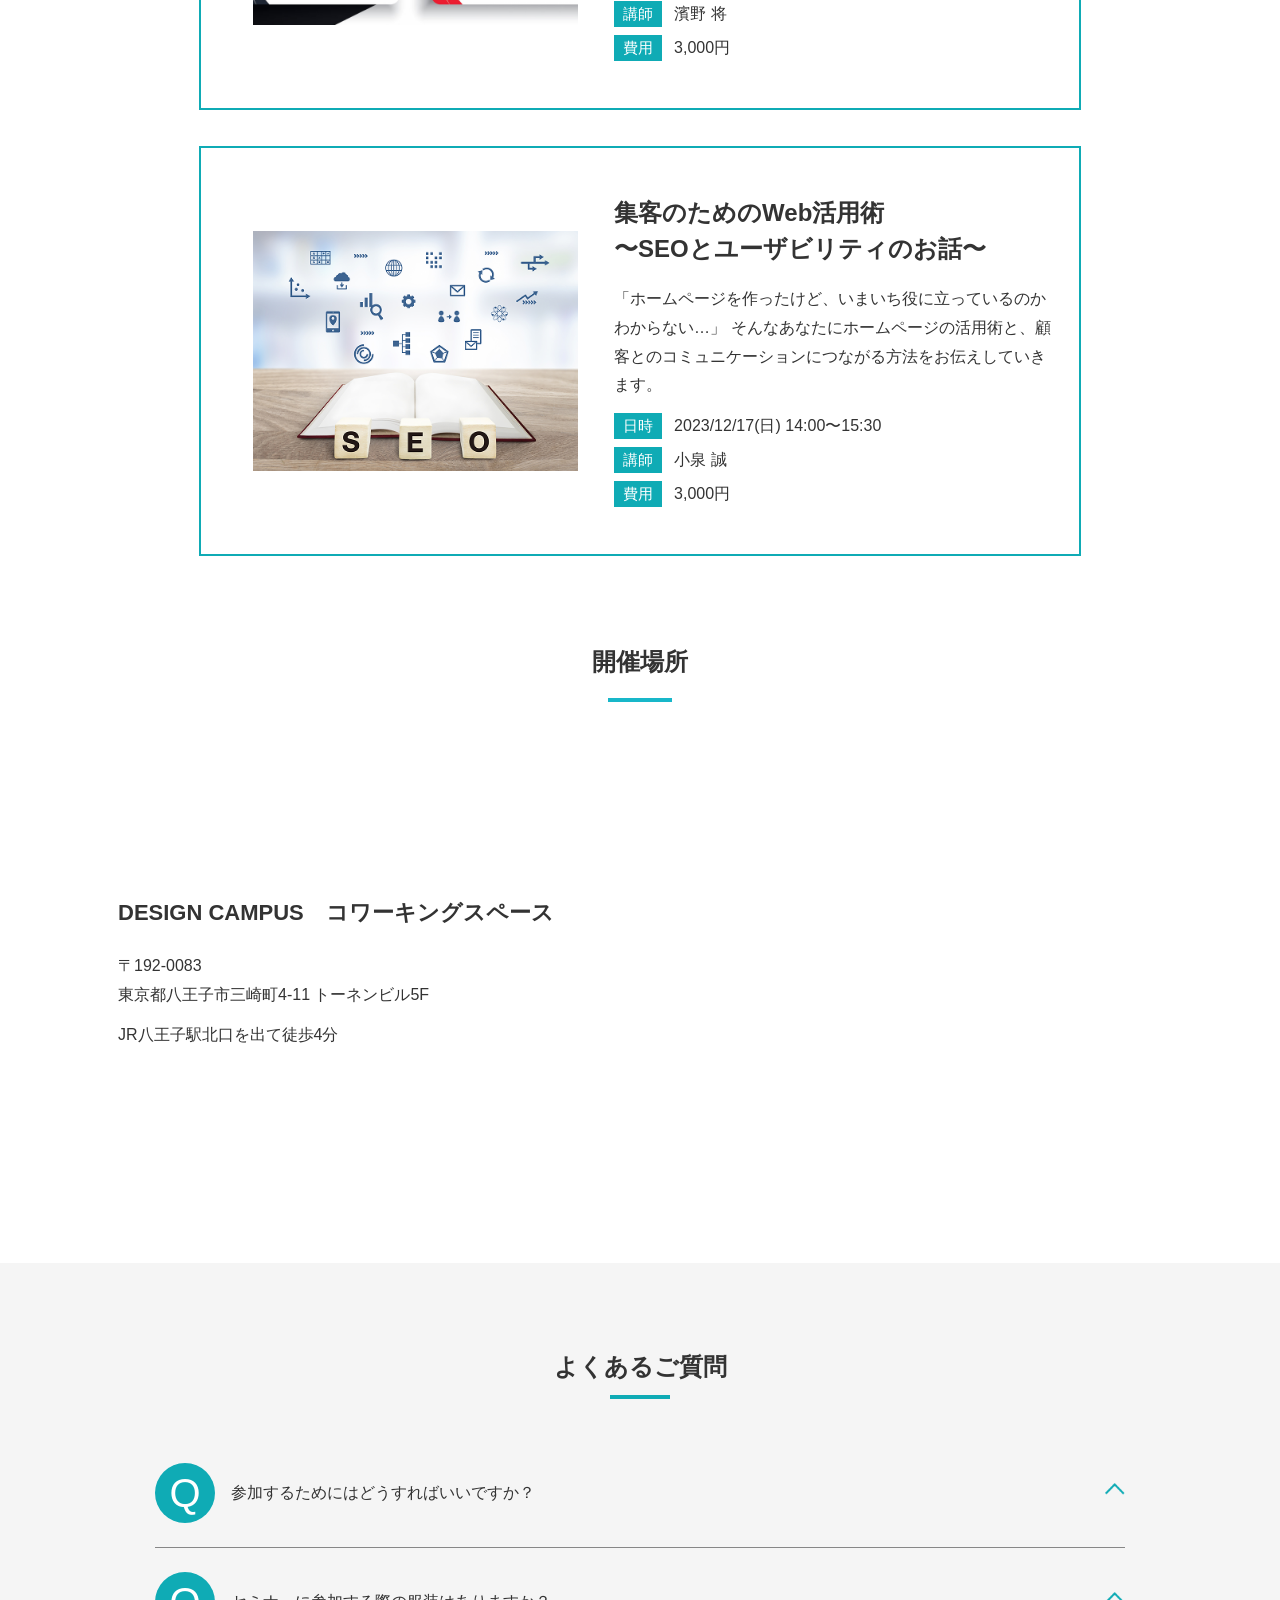
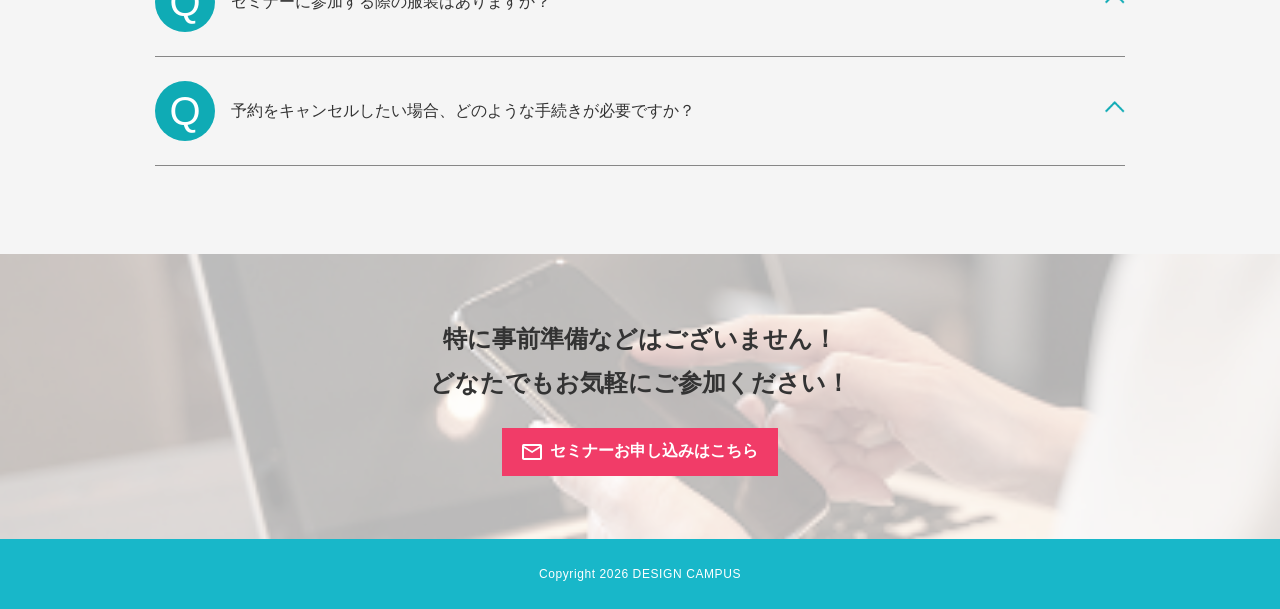
==== commit b3b32476: "修正" ====
--- a/index.html
+++ b/index.html
@@ -338,7 +338,7 @@
     </div>
   </section>
 
-    <!-- =========================
+  <!-- =========================
     Footer
   ========================= -->
   <footer class="footer">
--- a/assets/css/style.css
+++ b/assets/css/style.css
@@ -1,6 +1,4 @@
-* {
-  outline: 1px solid red;
-}
+
 
 /* =========================
    Reset / Base
@@ -519,10 +517,6 @@
 
 @media screen and (max-width: 768px) {
 
-  .cta-banner__inner {
-
-  }
-
   .cta-banner__text {
     font-size: 16px;
   }
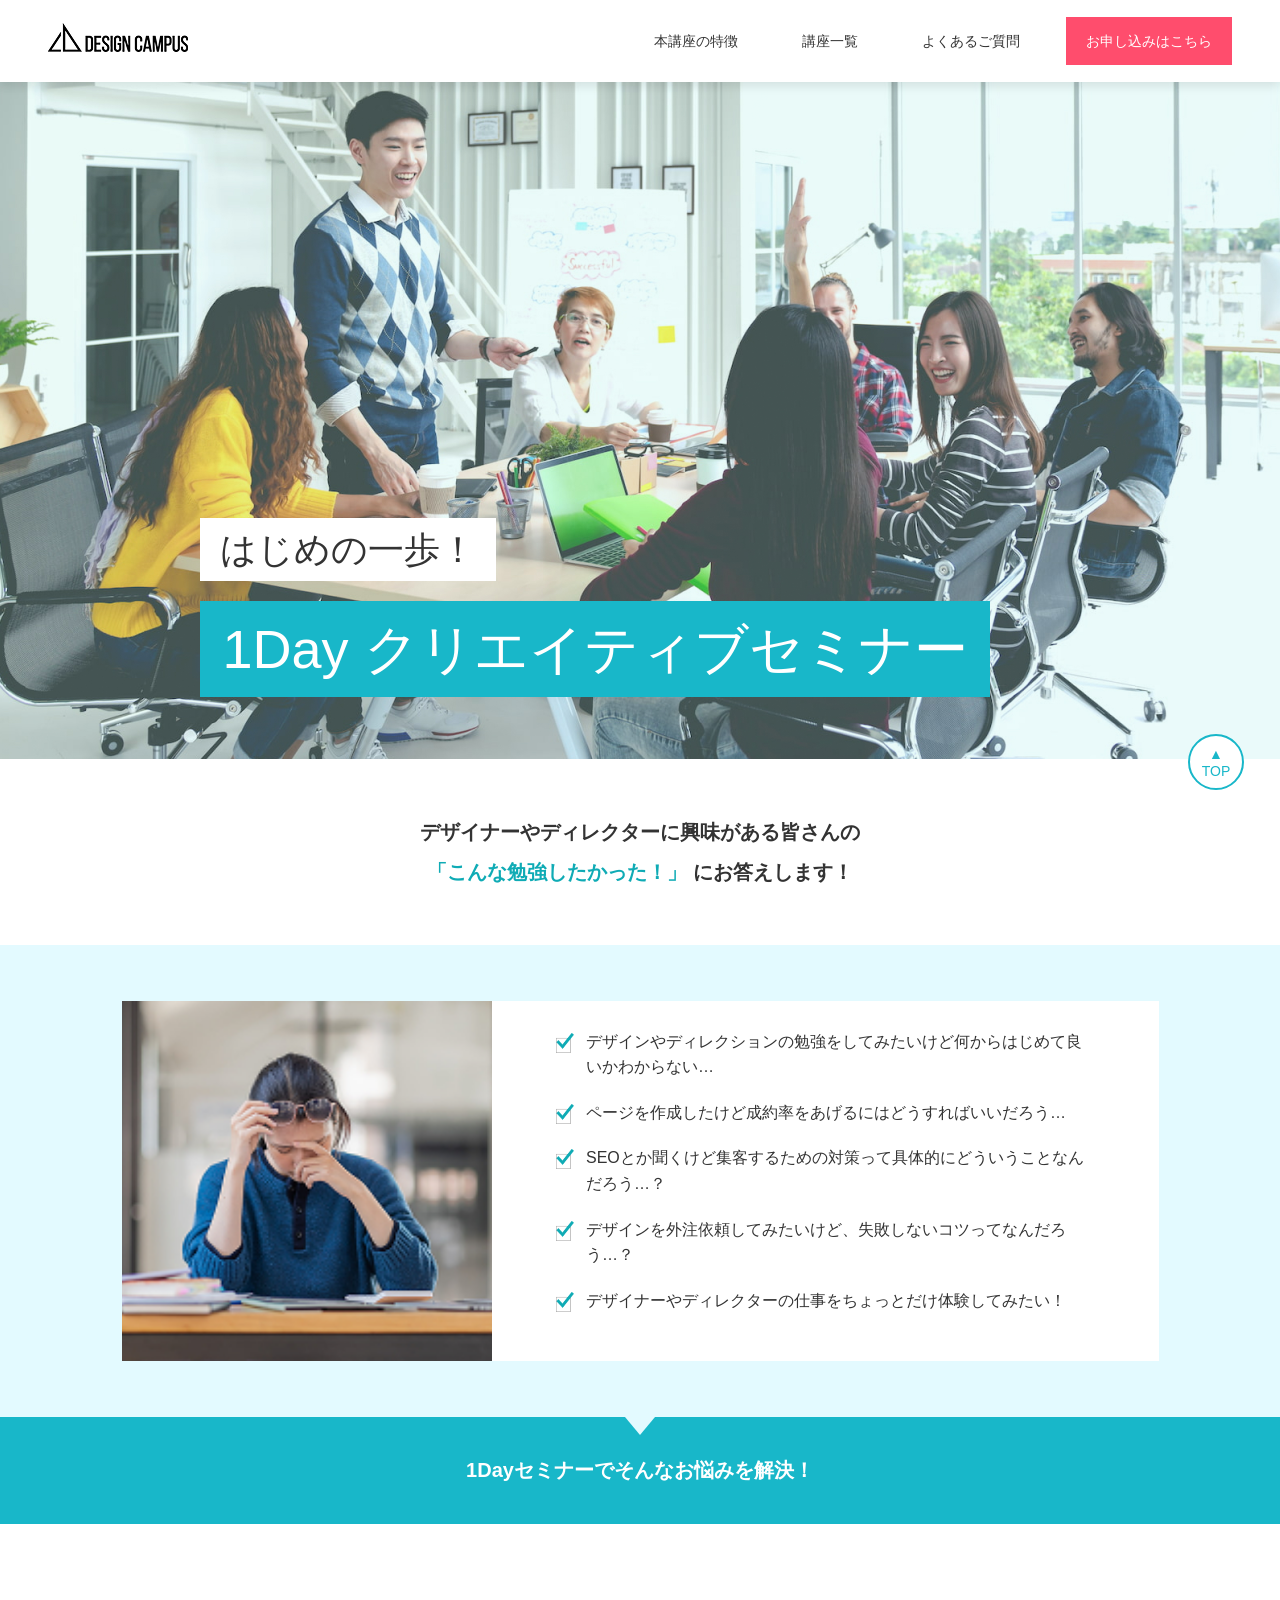
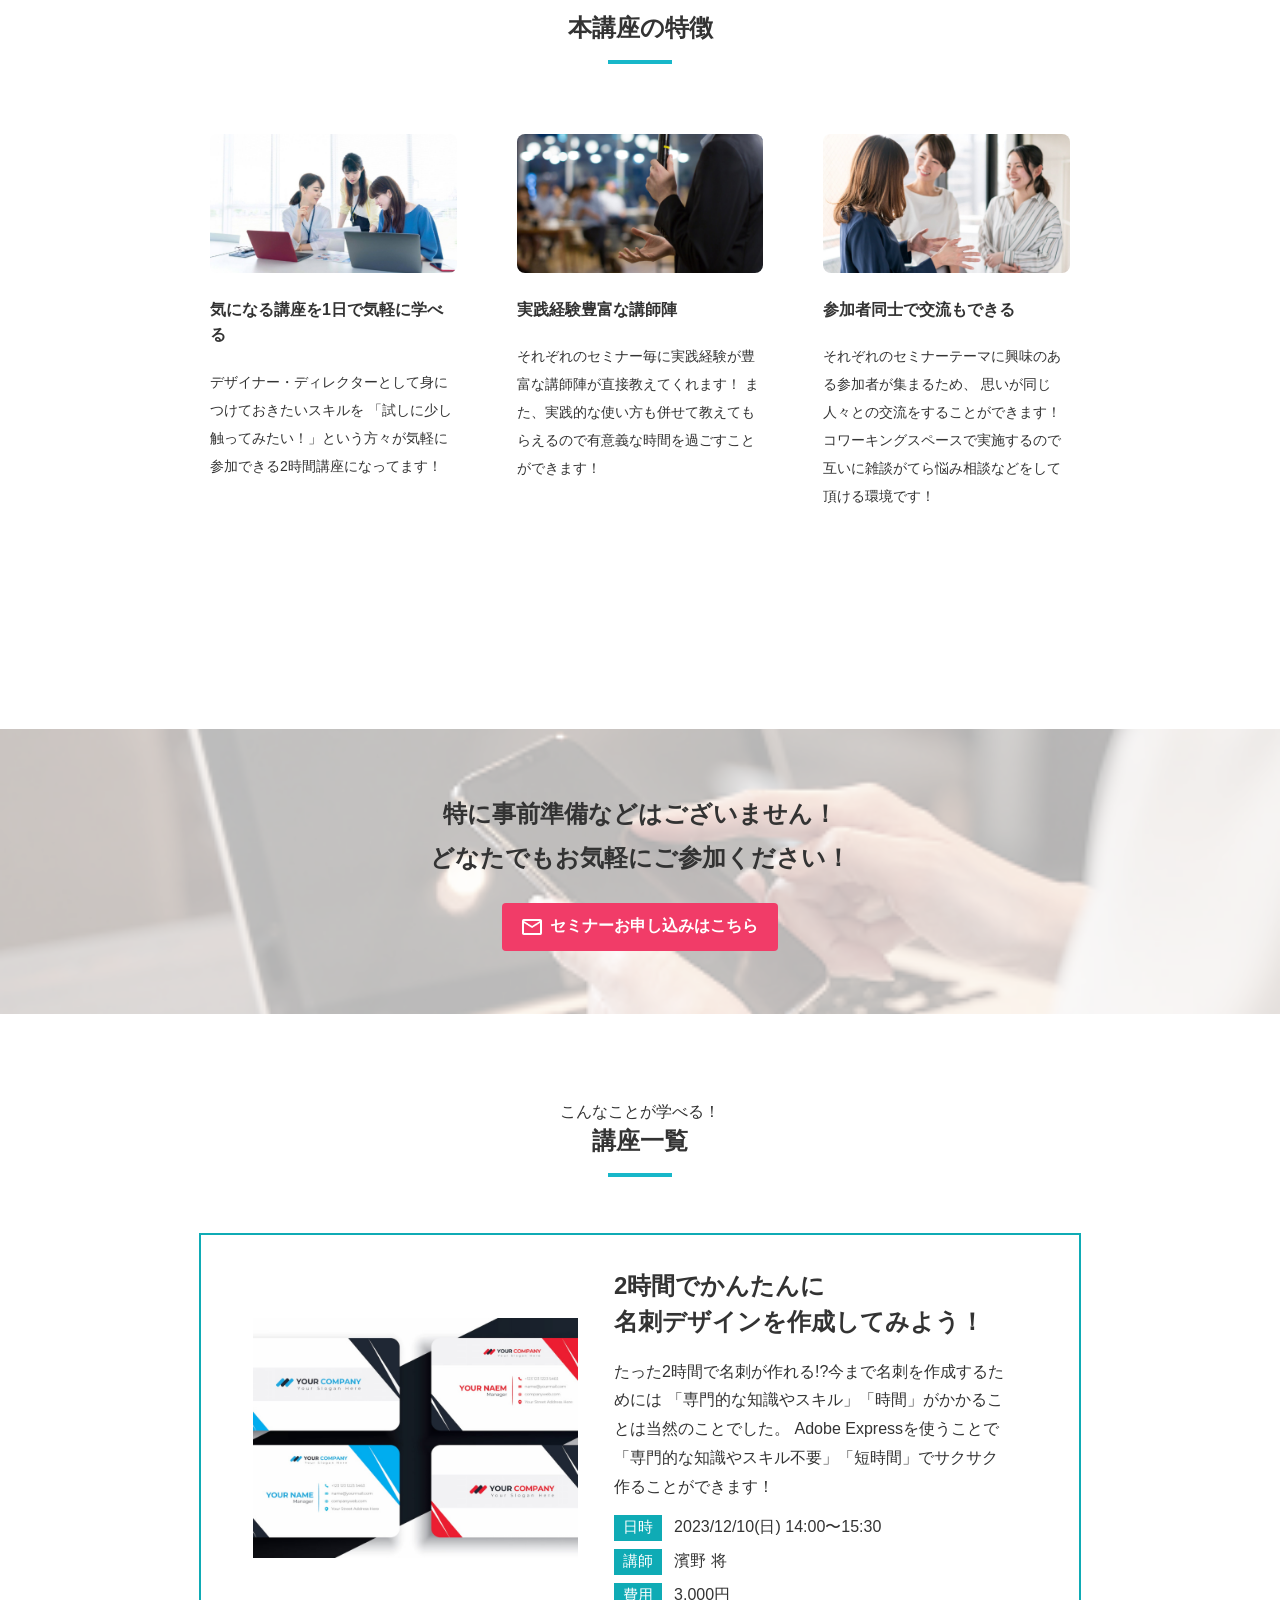
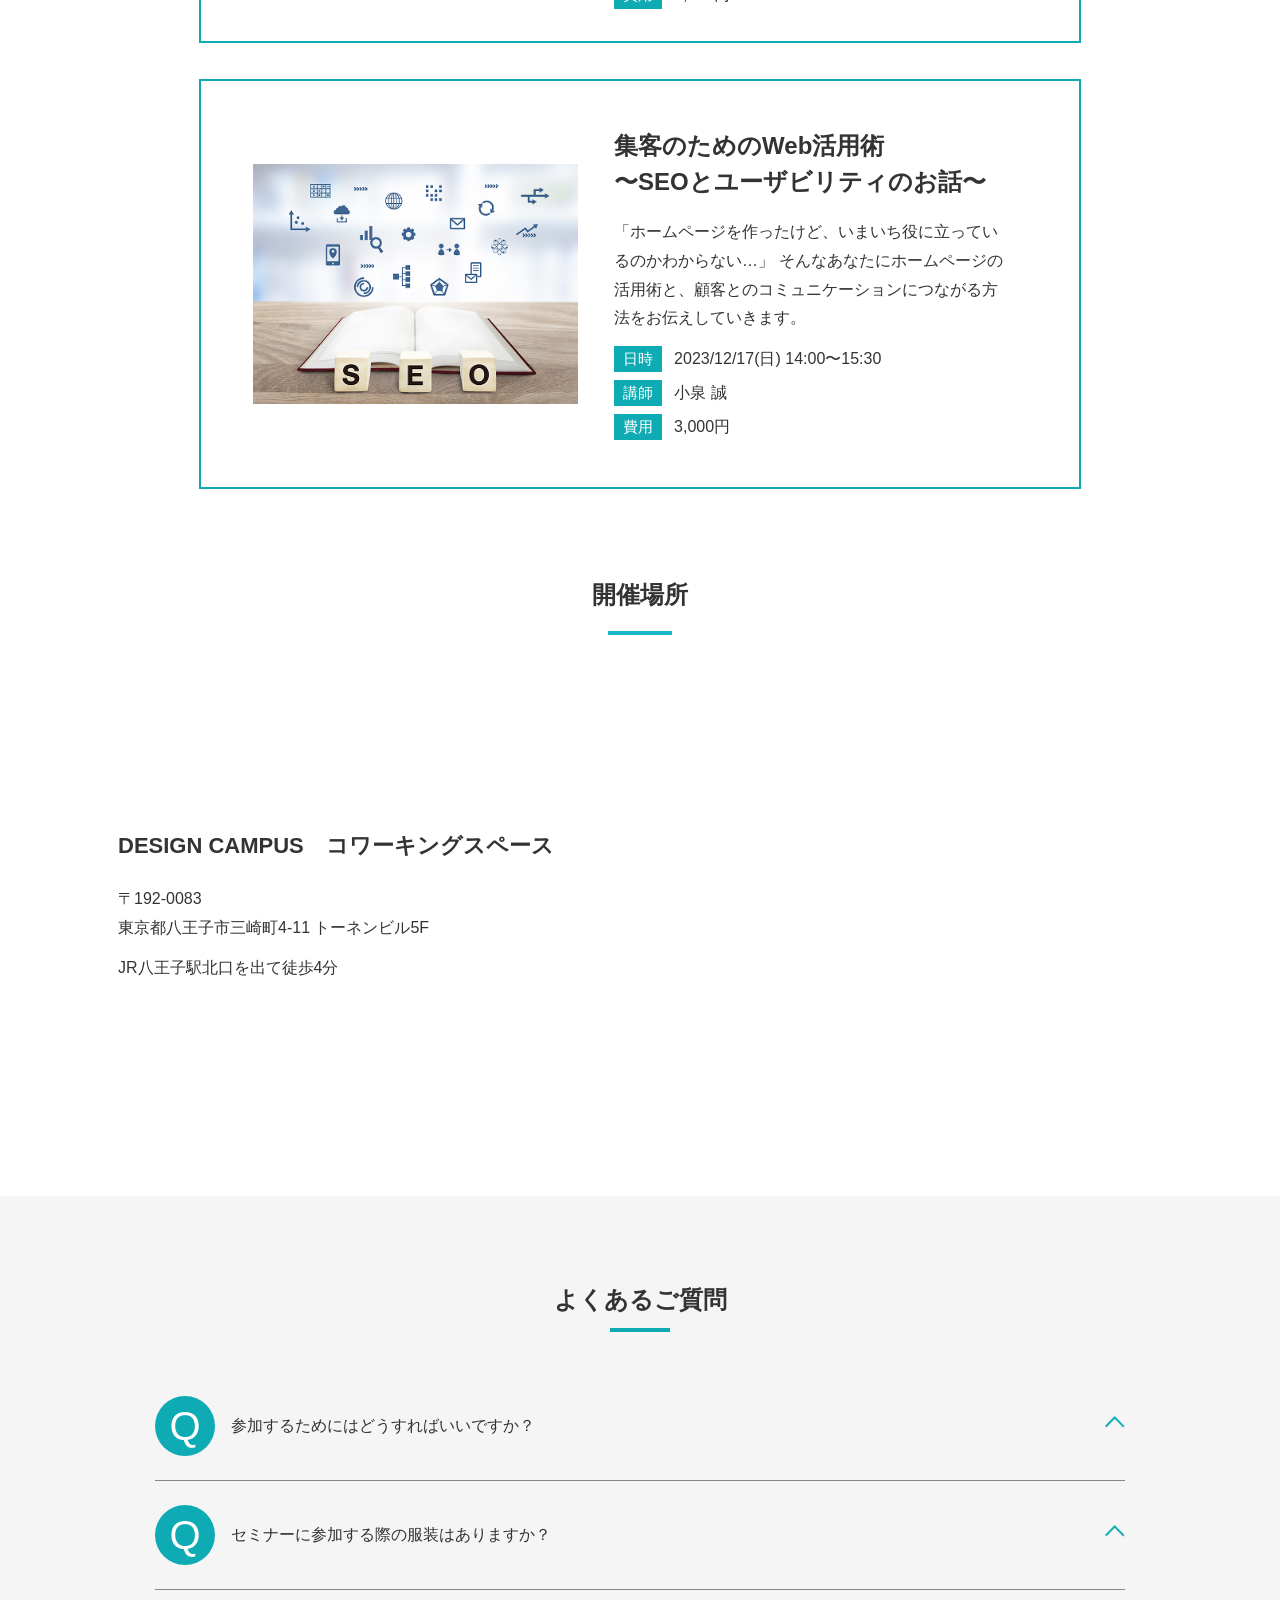
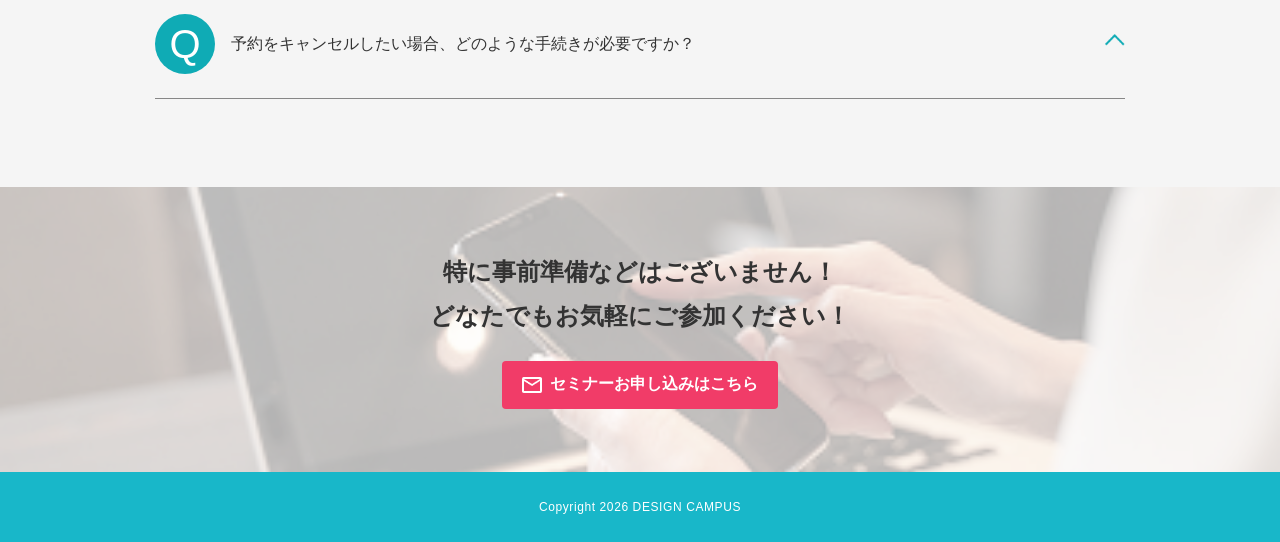
==== commit d8a4e839: "修正" ====
--- a/index.html
+++ b/index.html
@@ -8,7 +8,6 @@
 </head>
 
 <body>
-
   <!-- =========================
     Header
   ========================= -->
@@ -23,18 +22,38 @@
       <!-- ナビ -->
       <nav class="header__nav">
         <ul class="header__list">
-          <li><a href="#">本講座の特徴</a></li>
-          <li><a href="#">講座一覧</a></li>
-          <li><a href="#">よくあるご質問</a></li>
+          <li><a href="#features">本講座の特徴</a></li>
+          <li><a href="#courses">講座一覧</a></li>
+          <li><a href="#faq">よくあるご質問</a></li>
         </ul>
       </nav>
 
+      <!-- ハンバーガー -->
+      <div class="hamburger" id="hamburger">
+        <span></span>
+        <span></span>
+        <span></span>
+      </div>
+
       <!-- CTAボタン -->
       <div class="header__cta">
-  <a href="contact.html" class="header__button">お申し込みはこちら</a>    </div>
-
-    </div>
+        <a href="contact.html" class="header__button">お申し込みはこちら</a>    </div>
+      </div>
   </header>
+
+  <!-- ハンバーガー -->
+  <div class="menu-sp" id="menu">
+  <div class="menu-sp__close" id="close">×</div>
+    <ul class="menu-sp__list">
+      <li>本講座の特徴</li>
+      <li>講座一覧</li>
+      <li>よくあるご質問</li>
+    </ul>
+    <a href="contact.html" class="menu-sp__button">
+      申し込みはこちら
+    </a>
+  </div>
+
 
   <!-- =========================
     Hero
@@ -92,7 +111,7 @@
   <!-- =========================
     Features
   ========================= -->
-  <section class="features">
+  <section class="features" id="features">
     <div class="features__inner">
       <h2 class="features__title">本講座の特徴</h2>
 
@@ -151,7 +170,7 @@
     Courses
   ========================= -->
 
-  <section class="courses">
+  <section class="courses" id="courses">
     <div class="courses__inner">
       <div class="courses__header">
         <p class="courses__lead">こんなことが学べる！</p>
@@ -263,7 +282,7 @@
   <!-- =========================
     FAQ
   ========================= -->
-  <section class="faq">
+  <section class="faq" id="faq"r>
     <div class="faq__inner">
       <h2 class="faq__title">よくあるご質問</h2>
 
--- a/assets/css/style.css
+++ b/assets/css/style.css
@@ -10,6 +10,9 @@
 }
 
 body {
+  min-height: 100vh;
+  display: flex;
+  flex-direction: column;
   font-family: sans-serif;
   color: #333;
 }
@@ -27,27 +30,48 @@
    Header
 ========================= */
 .header {
-  background: #fff;
-  border-bottom: 1px solid #ddd;
+  background: #ffffff;
+  height: 82px;
+
+  position: fixed;
+  top: 0;
+  left: 0;
+  width: 100%;
+  z-index: 100;
+
+  box-shadow: 0 4px 10px rgba(0, 0, 0, 0.1);
+
 }
 
 .header__inner {
-  max-width: 1200px;
+  display: flex;
+  height: 100%;
+  max-width: 1440px;
+
+  padding: 0 48px;
+  align-items: center;
   margin: 0 auto;
-  padding: 12px 20px;
-  display: flex;
-  align-items: center;
-  justify-content: space-between;
-}
-
-.header__logo img {
-  height: 40px;
+
+}
+
+/* ロゴ */
+.header__logo{
+  height: 36px;
+  width: 176px;
+
+}
+
+/* ナビ */
+.header__nav{
+  margin-left: auto;
+  padding: 0 46px ;
 }
 
 .header__list {
   display: flex;
+  gap: 64px;
   list-style: none;
-  gap: 32px;
+
 }
 
 .header__list a {
@@ -55,13 +79,107 @@
   font-size: 14px;
 }
 
+/* CTA */
 .header__button {
+  background: #ff4d6d;
+  color: #fff;
+  padding: 16px 20px;
+  text-decoration: none;
+  font-size: 14px;
+}
+
+.menu-sp {
+  position: fixed;
+  top: 0;
+  left: 0;
+  width: 100%;
+  height: 100vh;
+  background: #ffffff;
+  z-index: 200;
+
+  display: none;
+
+  /* 👇追加 */
+  padding: 80px 20px;
+  text-align: center;
+}
+
+.menu-sp.active {
+  display: block;
+}
+
+/* ×ボタン */
+.menu-sp__close {
+  position: absolute;
+  top: 24px;
+  right: 24px;
+  font-size: 28px;
+  cursor: pointer;
+}
+
+/* リスト */
+.menu-sp__list {
+  list-style: none;
+  padding: 0;
+  margin-top: 120px;
+}
+
+.menu-sp__list li {
+  margin-bottom: 50px;
+  font-size: 16px;
+  color: #333;
+}
+
+/* ボタン */
+.menu-sp__button {
   display: inline-block;
-  background: #f95b87;
+  margin-top: 40px;
+  background: #ff4d6d;
   color: #fff;
-  padding: 12px 24px;
+  padding: 14px 24px;
+  text-decoration: none;
+  border-radius: 4px;
   font-size: 14px;
 }
+
+@media (max-width: 768px) {
+
+  .header {
+    height: 64px;
+  }
+
+  .header__inner{
+    padding: 0 20px;
+  }
+
+  /* ナビ消す */
+  .header__nav {
+    display: none;
+  }
+
+  .header__button {
+    padding: 10px 14px;
+    font-size: 12px;
+  }
+
+  .hamburger {
+    display: flex;
+    flex-direction: column;
+    gap: 6px;
+    margin-left: auto;
+  }
+
+  .hamburger span {
+    width: 28px;
+    height: 2px;
+    background: #333;
+  }
+
+  .header__cta {
+    display: none;
+  }
+}
+
 
 /* =========================
    Hero
@@ -365,6 +483,7 @@
 
 .features__inner {
   width: 1020px;
+  max-width: 100%;
   height: 463px;
   margin: 0 auto;
 }
@@ -502,6 +621,7 @@
   text-decoration: none;
   font-weight: bold;
   font-size: 16px;
+  border-radius: 4px;
 }
 
 /* アイコン */
@@ -519,11 +639,13 @@
 
   .cta-banner__text {
     font-size: 16px;
+    max-width: 80%;
   }
 
   .cta-banner__button {
     height: 64px;
     font-size: 16px;
+    max-width: 80%;
   }
 }
 
@@ -626,6 +748,7 @@
   color: #333;
   margin-bottom: 13px;
   width: 440px;
+  max-width: 90%;
 }
 
 .course-card__info {
@@ -1009,6 +1132,7 @@
    Footer
 ========================= */
 .footer {
+    margin-top: auto;
   background: #18b7c9;
   padding: 28px 20px;
 }
@@ -1036,14 +1160,15 @@
 
 .contact__inner {
   max-width: 720px;
-  margin: 0 auto;
+  margin: 82px auto 0;
+
 }
 
 .contact__title {
   text-align: center;
   font-size: 24px;
   font-weight: 700;
-  color: #18b7c9;
+  color: #0FABB5;
   margin-bottom: 48px;
 }
 
@@ -1065,8 +1190,7 @@
   padding: 2px 8px;
   font-size: 12px;
   color: #fff;
-  background: #18b7c9;
-  border-radius: 2px;
+  background: #0FABB5;
 }
 
 .contact-form__input {
@@ -1079,7 +1203,7 @@
 }
 
 .contact-form__input:focus {
-  border-color: #18b7c9;
+  border-color: #0FABB5;
 }
 
 .contact-form__note {
@@ -1091,7 +1215,7 @@
 
 .contact-form__check {
   display: flex;
-  align-items: flex-start;
+  align-items: center;
   gap: 10px;
   font-size: 14px;
   line-height: 1.8;
@@ -1100,6 +1224,27 @@
 
 .contact-form__check + .contact-form__check {
   margin-top: 8px;
+}
+
+.contact-form__check input {
+  appearance: none;
+  width: 20px;
+  height: 20px;
+  border: 2px solid #cccccc;
+  border-radius: 50%;
+  position: relative;
+  cursor: pointer;
+}
+
+.contact-form__agree{
+  display: flex;
+  align-items: center;
+  gap: 10px;
+  font-size: 14px;
+  line-height: 1.8;
+  color: #333;  
+  justify-content: center;
+  margin-top: 72px; 
 }
 
 .contact-form__actions {
@@ -1116,6 +1261,8 @@
   font-size: 14px;
   text-align: center;
   border-radius: 2px;
+  border: none;
+
 }
 
 .contact-form__submit:hover {
@@ -1125,9 +1272,11 @@
 /* =========================
    Thanks
 ========================= */
+
 .thanks {
   background: #fff;
-  padding: 120px 20px 160px;
+  margin-top: 82px;
+  padding: 230px 20px 160px;
 }
 
 .thanks__inner {
@@ -1137,18 +1286,22 @@
 }
 
 .thanks__message {
+  font-family: 'Noto Sans JP', sans-serif;
+  font-weight: 600;
   font-size: 24px;
-  color: #18b7c9;
-  margin-bottom: 40px;
+  color: #0FABB5;
+  margin-bottom: 80px;
 }
 
 .thanks__button {
   display: inline-block;
-  padding: 12px 28px;
-  border: 1px solid #18b7c9;
-  color: #18b7c9;
-  font-size: 14px;
+  padding: 12px 52px;
+  border: 1px solid #0FABB5;
+  color: #0FABB5;
+  font-size: 16px;
+  font-weight: 600;
   background: #fff;
+  border-radius: 4px;
 }
 
 .thanks__button:hover {
